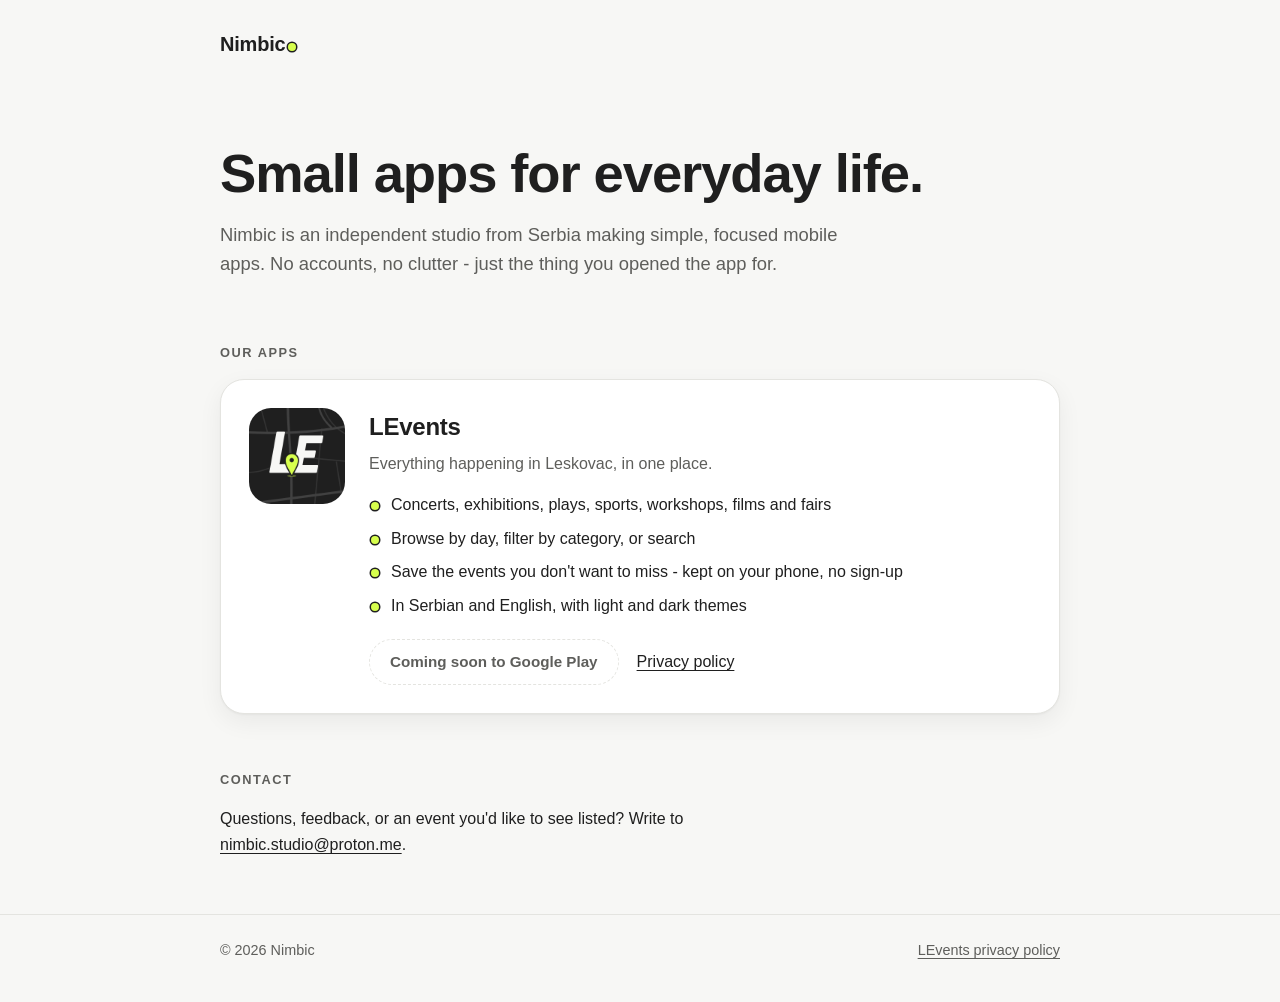
==== index.html @ a1bfd7de "Nimbic site: app page for LEvents, app-ads.txt for AdMob" ====
<!DOCTYPE html>
<html lang="en">
<head>
<meta charset="UTF-8">
<meta name="viewport" content="width=device-width, initial-scale=1.0">
<title>Nimbic</title>
<meta name="description" content="Nimbic makes small, useful mobile apps. Our first is LEvents: everything happening in Leskovac, in one place.">
<link rel="icon" type="image/png" href="img/levents-icon.png">
<style>
  :root {
    --bg: #F7F7F5;
    --surface: #FFFFFF;
    --text: #1F1F1F;
    --muted: #5E5E5B;
    --line: #E4E4E0;
    --accent: #D7FF4D;
    --accent-ink: #1F1F1F;
    --shadow: 0 1px 2px rgba(0,0,0,.04), 0 8px 24px rgba(0,0,0,.06);
  }
  @media (prefers-color-scheme: dark) {
    :root {
      --bg: #161616;
      --surface: #1F1F1F;
      --text: #F7F7F5;
      --muted: #A3A39E;
      --line: #2E2E2E;
      --shadow: 0 1px 2px rgba(0,0,0,.3), 0 8px 24px rgba(0,0,0,.3);
    }
  }
  * { box-sizing: border-box; }
  html { -webkit-text-size-adjust: 100%; }
  body {
    margin: 0;
    background: var(--bg);
    color: var(--text);
    font-family: "Segoe UI", -apple-system, Roboto, "Open Sans", Arial, sans-serif;
    line-height: 1.6;
  }
  .wrap { max-width: 880px; margin: 0 auto; padding: 0 20px; }
  a { color: inherit; text-underline-offset: 3px; }
  a:hover { text-decoration-thickness: 2px; }

  header { padding: 28px 0; }
  .brand { font-weight: 700; font-size: 1.25rem; letter-spacing: -.01em; text-decoration: none; }
  .brand .dot { display: inline-block; width: .42em; height: .42em; border-radius: 50%; background: var(--accent); margin-left: .12em; box-shadow: 0 0 0 1.5px var(--text); }

  .hero { padding: 56px 0 64px; }
  .hero h1 { font-size: clamp(2.2rem, 6vw, 3.4rem); line-height: 1.1; letter-spacing: -.02em; margin: 0 0 16px; font-weight: 700; }
  .hero p { font-size: 1.15rem; color: var(--muted); max-width: 34em; margin: 0; }

  h2 { font-size: .8rem; text-transform: uppercase; letter-spacing: .12em; color: var(--muted); font-weight: 600; margin: 0 0 16px; }

  .app {
    background: var(--surface);
    border: 1px solid var(--line);
    border-radius: 24px;
    box-shadow: var(--shadow);
    padding: 28px;
    display: grid;
    grid-template-columns: 96px 1fr;
    gap: 24px;
  }
  .app img { width: 96px; height: 96px; border-radius: 22px; display: block; }
  .app h3 { margin: 0 0 4px; font-size: 1.5rem; letter-spacing: -.01em; }
  .app .tagline { margin: 0 0 16px; color: var(--muted); }
  .app ul { margin: 0 0 20px; padding: 0; list-style: none; display: grid; gap: 8px; }
  .app li { padding-left: 22px; position: relative; }
  .app li::before { content: ""; position: absolute; left: 2px; top: .62em; width: 8px; height: 8px; border-radius: 50%; background: var(--accent); box-shadow: 0 0 0 1.5px var(--text); }
  .actions { display: flex; flex-wrap: wrap; gap: 10px 18px; align-items: center; }
  .pill {
    display: inline-block; padding: 10px 20px; border-radius: 999px;
    background: var(--accent); color: var(--accent-ink);
    font-weight: 600; text-decoration: none; font-size: .95rem;
  }
  .pill.soon { background: transparent; color: var(--muted); border: 1.5px dashed var(--line); }

  section { padding: 0 0 56px; }
  .contact p { margin: 0; max-width: 34em; }

  footer { border-top: 1px solid var(--line); padding: 24px 0 40px; color: var(--muted); font-size: .9rem; }
  footer .wrap { display: flex; flex-wrap: wrap; gap: 8px 24px; justify-content: space-between; }

  @media (max-width: 560px) {
    .app { grid-template-columns: 1fr; padding: 22px; gap: 16px; }
    .app img { width: 72px; height: 72px; border-radius: 16px; }
    .hero { padding: 32px 0 44px; }
  }
</style>
</head>
<body>

<header>
  <div class="wrap">
    <a class="brand" href="./">Nimbic<span class="dot" aria-hidden="true"></span></a>
  </div>
</header>

<main>
  <div class="wrap">
    <div class="hero">
      <h1>Small apps for everyday life.</h1>
      <p>Nimbic is an independent studio from Serbia making simple, focused mobile apps. No accounts, no clutter - just the thing you opened the app for.</p>
    </div>

    <section aria-labelledby="apps">
      <h2 id="apps">Our apps</h2>
      <article class="app">
        <img src="img/levents-icon.png" alt="LEvents app icon">
        <div>
          <h3>LEvents</h3>
          <p class="tagline">Everything happening in Leskovac, in one place.</p>
          <ul>
            <li>Concerts, exhibitions, plays, sports, workshops, films and fairs</li>
            <li>Browse by day, filter by category, or search</li>
            <li>Save the events you don't want to miss - kept on your phone, no sign-up</li>
            <li>In Serbian and English, with light and dark themes</li>
          </ul>
          <div class="actions">
            <span class="pill soon">Coming soon to Google Play</span>
            <a href="https://markovic-m.github.io/nimbic-legal/">Privacy policy</a>
          </div>
        </div>
      </article>
    </section>

    <section class="contact" aria-labelledby="contact">
      <h2 id="contact">Contact</h2>
      <p>Questions, feedback, or an event you'd like to see listed? Write to <a href="mailto:nimbic.studio@proton.me">nimbic.studio@proton.me</a>.</p>
    </section>
  </div>
</main>

<footer>
  <div class="wrap">
    <span>&copy; 2026 Nimbic</span>
    <a href="https://markovic-m.github.io/nimbic-legal/">LEvents privacy policy</a>
  </div>
</footer>

</body>
</html>
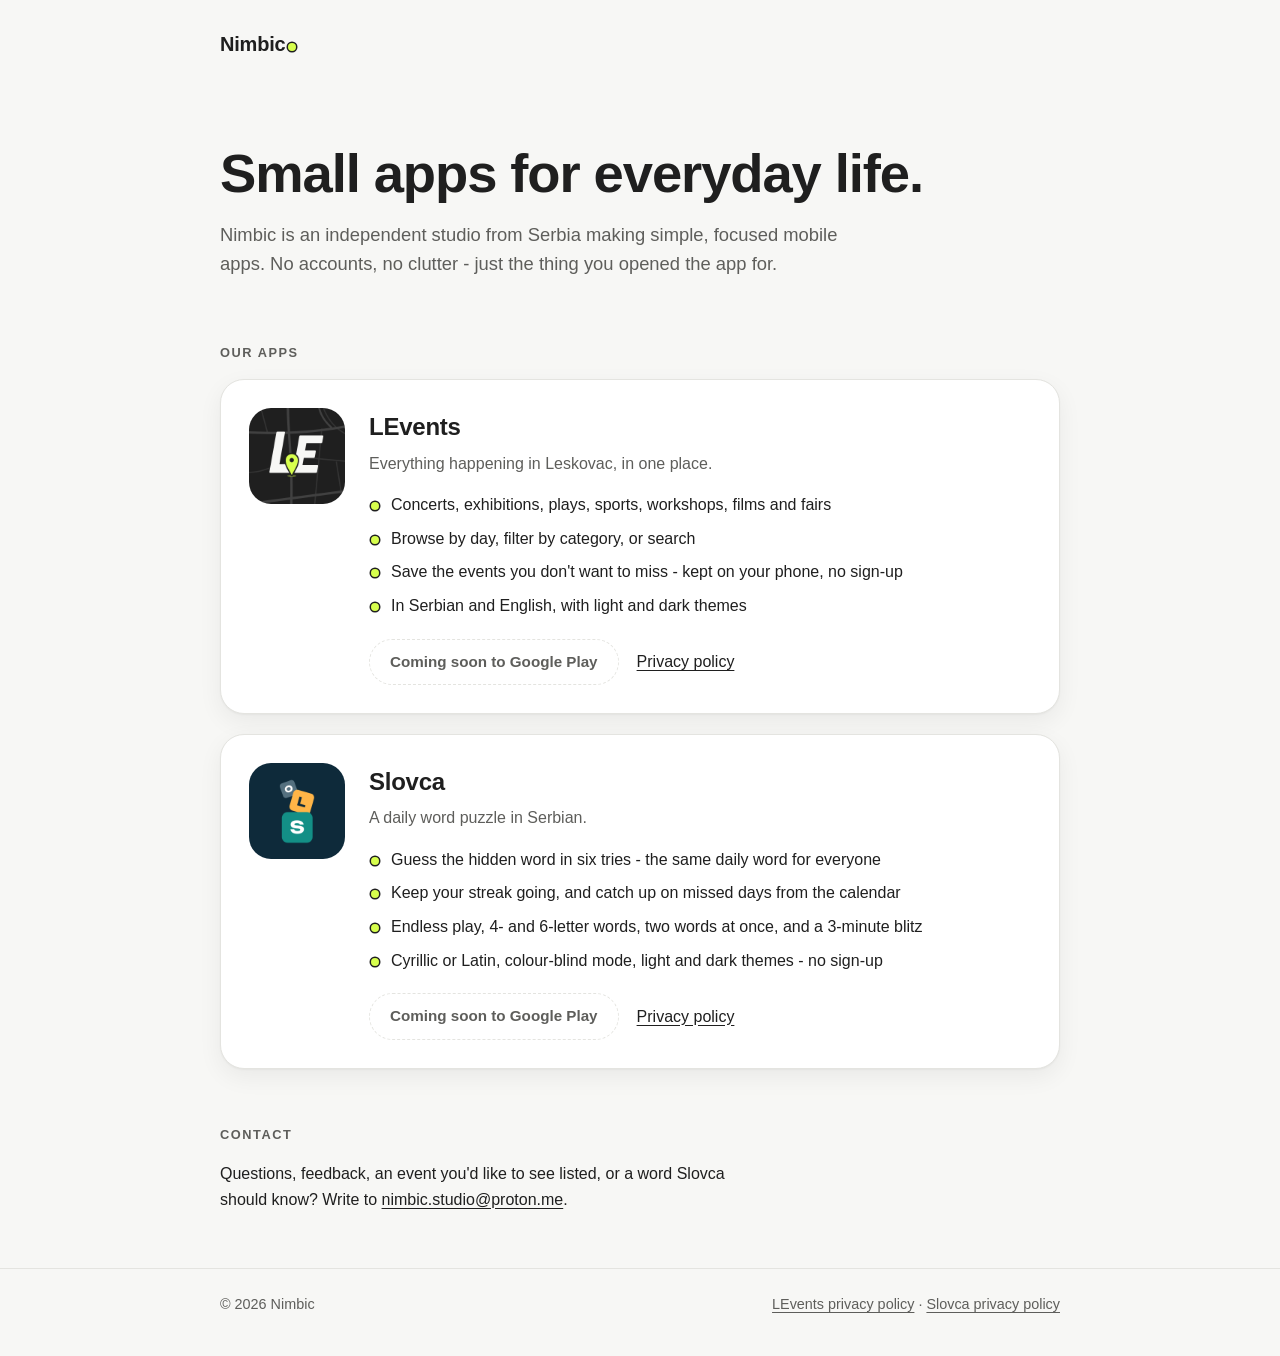
==== commit 9020a13d: "Add Slovca: app card and privacy policy Co-Authored-By: Claude Opus 5.5 <noreply@anthropic.com>" ====
--- a/index.html
+++ b/index.html
@@ -4,7 +4,7 @@
 <meta charset="UTF-8">
 <meta name="viewport" content="width=device-width, initial-scale=1.0">
 <title>Nimbic</title>
-<meta name="description" content="Nimbic makes small, useful mobile apps. Our first is LEvents: everything happening in Leskovac, in one place.">
+<meta name="description" content="Nimbic makes small, focused mobile apps: LEvents, everything happening in Leskovac in one place, and Slovca, a daily word puzzle in Serbian.">
 <link rel="icon" type="image/png" href="img/levents-icon.png">
 <style>
   :root {
@@ -60,6 +60,7 @@
     grid-template-columns: 96px 1fr;
     gap: 24px;
   }
+  .app + .app { margin-top: 20px; }
   .app img { width: 96px; height: 96px; border-radius: 22px; display: block; }
   .app h3 { margin: 0 0 4px; font-size: 1.5rem; letter-spacing: -.01em; }
   .app .tagline { margin: 0 0 16px; color: var(--muted); }
@@ -117,7 +118,24 @@
           </ul>
           <div class="actions">
             <span class="pill soon">Coming soon to Google Play</span>
-            <a href="https://markovic-m.github.io/nimbic-legal/">Privacy policy</a>
+            <a href="levents/privacy/">Privacy policy</a>
+          </div>
+        </div>
+      </article>
+      <article class="app">
+        <img src="img/slovca-icon.png" alt="Slovca app icon">
+        <div>
+          <h3>Slovca</h3>
+          <p class="tagline">A daily word puzzle in Serbian.</p>
+          <ul>
+            <li>Guess the hidden word in six tries - the same daily word for everyone</li>
+            <li>Keep your streak going, and catch up on missed days from the calendar</li>
+            <li>Endless play, 4- and 6-letter words, two words at once, and a 3-minute blitz</li>
+            <li>Cyrillic or Latin, colour-blind mode, light and dark themes - no sign-up</li>
+          </ul>
+          <div class="actions">
+            <span class="pill soon">Coming soon to Google Play</span>
+            <a href="slovca/privacy/">Privacy policy</a>
           </div>
         </div>
       </article>
@@ -125,7 +143,7 @@
 
     <section class="contact" aria-labelledby="contact">
       <h2 id="contact">Contact</h2>
-      <p>Questions, feedback, or an event you'd like to see listed? Write to <a href="mailto:nimbic.studio@proton.me">nimbic.studio@proton.me</a>.</p>
+      <p>Questions, feedback, an event you'd like to see listed, or a word Slovca should know? Write to <a href="mailto:nimbic.studio@proton.me">nimbic.studio@proton.me</a>.</p>
     </section>
   </div>
 </main>
@@ -133,7 +151,7 @@
 <footer>
   <div class="wrap">
     <span>&copy; 2026 Nimbic</span>
-    <a href="https://markovic-m.github.io/nimbic-legal/">LEvents privacy policy</a>
+    <span><a href="levents/privacy/">LEvents privacy policy</a> &middot; <a href="slovca/privacy/">Slovca privacy policy</a></span>
   </div>
 </footer>
 
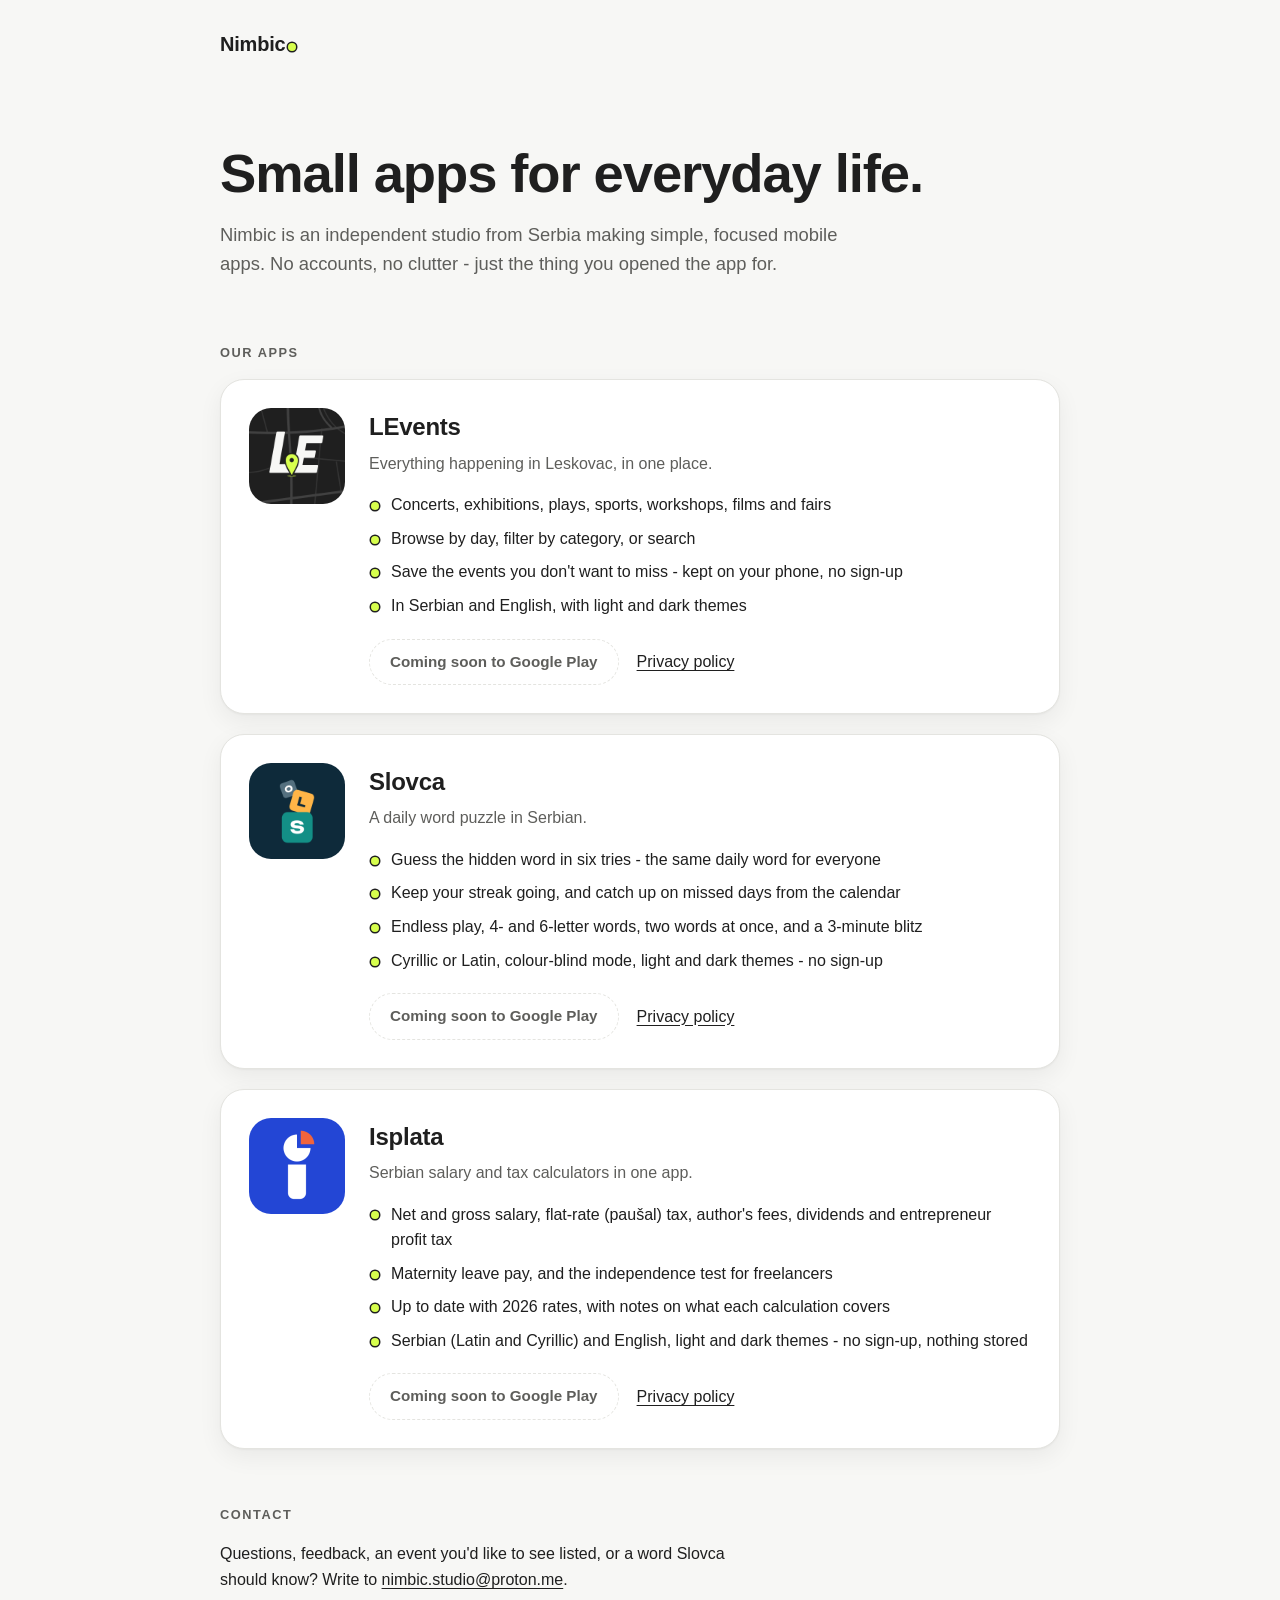
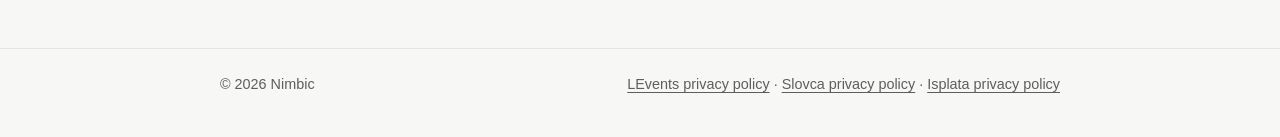
==== commit 8c343675: "Add Isplata: app card and privacy policy Co-Authored-By: Claude Opus 5.5 <noreply@anthropic.com>" ====
--- a/index.html
+++ b/index.html
@@ -4,7 +4,7 @@
 <meta charset="UTF-8">
 <meta name="viewport" content="width=device-width, initial-scale=1.0">
 <title>Nimbic</title>
-<meta name="description" content="Nimbic makes small, focused mobile apps: LEvents, everything happening in Leskovac in one place, and Slovca, a daily word puzzle in Serbian.">
+<meta name="description" content="Nimbic makes small, focused mobile apps: LEvents, everything happening in Leskovac in one place, Slovca, a daily word puzzle in Serbian, and Isplata, Serbian salary and tax calculators.">
 <link rel="icon" type="image/png" href="img/levents-icon.png">
 <style>
   :root {
@@ -139,6 +139,23 @@
           </div>
         </div>
       </article>
+      <article class="app">
+        <img src="img/isplata-icon.png" alt="Isplata app icon">
+        <div>
+          <h3>Isplata</h3>
+          <p class="tagline">Serbian salary and tax calculators in one app.</p>
+          <ul>
+            <li>Net and gross salary, flat-rate (paušal) tax, author's fees, dividends and entrepreneur profit tax</li>
+            <li>Maternity leave pay, and the independence test for freelancers</li>
+            <li>Up to date with 2026 rates, with notes on what each calculation covers</li>
+            <li>Serbian (Latin and Cyrillic) and English, light and dark themes - no sign-up, nothing stored</li>
+          </ul>
+          <div class="actions">
+            <span class="pill soon">Coming soon to Google Play</span>
+            <a href="isplata/privacy/">Privacy policy</a>
+          </div>
+        </div>
+      </article>
     </section>
 
     <section class="contact" aria-labelledby="contact">
@@ -151,7 +168,7 @@
 <footer>
   <div class="wrap">
     <span>&copy; 2026 Nimbic</span>
-    <span><a href="levents/privacy/">LEvents privacy policy</a> &middot; <a href="slovca/privacy/">Slovca privacy policy</a></span>
+    <span><a href="levents/privacy/">LEvents privacy policy</a> &middot; <a href="slovca/privacy/">Slovca privacy policy</a> &middot; <a href="isplata/privacy/">Isplata privacy policy</a></span>
   </div>
 </footer>
 
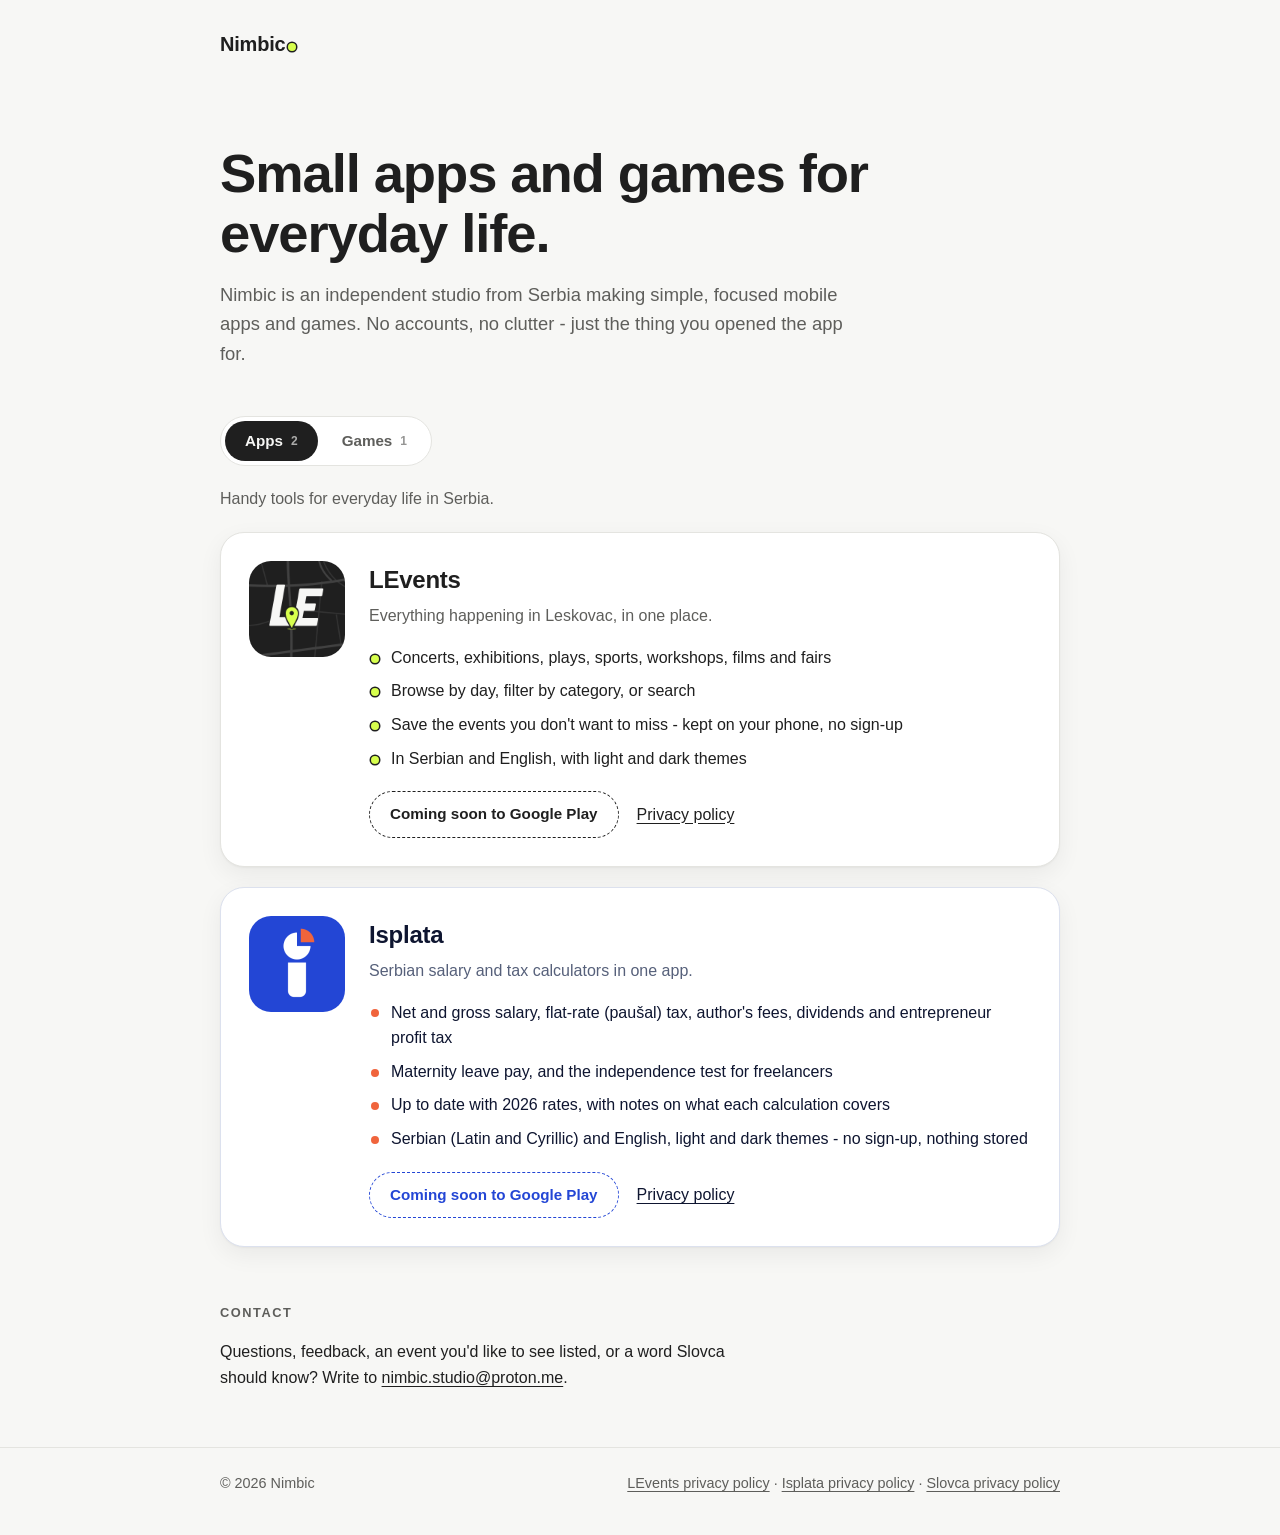
==== commit b2989980: "Split home page into Apps and Games tabs with per-product palettes Each card now uses its own brand " ====
--- a/index.html
+++ b/index.html
@@ -4,7 +4,7 @@
 <meta charset="UTF-8">
 <meta name="viewport" content="width=device-width, initial-scale=1.0">
 <title>Nimbic</title>
-<meta name="description" content="Nimbic makes small, focused mobile apps: LEvents, everything happening in Leskovac in one place, Slovca, a daily word puzzle in Serbian, and Isplata, Serbian salary and tax calculators.">
+<meta name="description" content="Nimbic makes small, focused mobile apps and games: LEvents, everything happening in Leskovac in one place, Isplata, Serbian salary and tax calculators, and Slovca, a daily word puzzle in Serbian.">
 <link rel="icon" type="image/png" href="img/levents-icon.png">
 <style>
   :root {
@@ -36,6 +36,7 @@
     font-family: "Segoe UI", -apple-system, Roboto, "Open Sans", Arial, sans-serif;
     line-height: 1.6;
   }
+  [hidden] { display: none !important; }
   .wrap { max-width: 880px; margin: 0 auto; padding: 0 20px; }
   a { color: inherit; text-underline-offset: 3px; }
   a:hover { text-decoration-thickness: 2px; }
@@ -44,15 +45,33 @@
   .brand { font-weight: 700; font-size: 1.25rem; letter-spacing: -.01em; text-decoration: none; }
   .brand .dot { display: inline-block; width: .42em; height: .42em; border-radius: 50%; background: var(--accent); margin-left: .12em; box-shadow: 0 0 0 1.5px var(--text); }
 
-  .hero { padding: 56px 0 64px; }
+  .hero { padding: 56px 0 48px; }
   .hero h1 { font-size: clamp(2.2rem, 6vw, 3.4rem); line-height: 1.1; letter-spacing: -.02em; margin: 0 0 16px; font-weight: 700; }
   .hero p { font-size: 1.15rem; color: var(--muted); max-width: 34em; margin: 0; }
 
   h2 { font-size: .8rem; text-transform: uppercase; letter-spacing: .12em; color: var(--muted); font-weight: 600; margin: 0 0 16px; }
 
+  /* Apps / Games switcher. Without JS the tabs stay hidden and both sections show. */
+  .tabs { display: inline-flex; gap: 4px; padding: 4px; margin: 0 0 20px; background: var(--surface); border: 1px solid var(--line); border-radius: 999px; }
+  .tabs a {
+    display: inline-flex; align-items: center; gap: 8px;
+    padding: 8px 20px; border-radius: 999px; text-decoration: none;
+    font-weight: 600; font-size: .95rem; color: var(--muted);
+  }
+  .tabs a:hover { color: var(--text); }
+  .tabs a[aria-selected="true"] { background: var(--text); color: var(--bg); }
+  .tabs a:focus-visible { outline: 2px solid var(--text); outline-offset: 2px; }
+  .tabs .count { font-size: .75rem; opacity: .65; }
+  .js .panel > h2 { position: absolute; width: 1px; height: 1px; overflow: hidden; clip: rect(0 0 0 0); white-space: nowrap; }
+  .panel-intro { margin: 0 0 20px; color: var(--muted); max-width: 38em; }
+
+  /* Each card wears its own product's palette (from each project's brand docs). */
   .app {
-    background: var(--surface);
-    border: 1px solid var(--line);
+    --c-bg: var(--surface); --c-line: var(--line); --c-text: var(--text); --c-muted: var(--muted);
+    --c-brand: var(--text); --c-dot: var(--accent); --c-dot-ring: var(--text);
+    background: var(--c-bg);
+    color: var(--c-text);
+    border: 1px solid var(--c-line);
     border-radius: 24px;
     box-shadow: var(--shadow);
     padding: 28px;
@@ -63,17 +82,30 @@
   .app + .app { margin-top: 20px; }
   .app img { width: 96px; height: 96px; border-radius: 22px; display: block; }
   .app h3 { margin: 0 0 4px; font-size: 1.5rem; letter-spacing: -.01em; }
-  .app .tagline { margin: 0 0 16px; color: var(--muted); }
+  .app .tagline { margin: 0 0 16px; color: var(--c-muted); }
   .app ul { margin: 0 0 20px; padding: 0; list-style: none; display: grid; gap: 8px; }
   .app li { padding-left: 22px; position: relative; }
-  .app li::before { content: ""; position: absolute; left: 2px; top: .62em; width: 8px; height: 8px; border-radius: 50%; background: var(--accent); box-shadow: 0 0 0 1.5px var(--text); }
+  .app li::before { content: ""; position: absolute; left: 2px; top: .62em; width: 8px; height: 8px; border-radius: 50%; background: var(--c-dot); box-shadow: 0 0 0 1.5px var(--c-dot-ring); }
   .actions { display: flex; flex-wrap: wrap; gap: 10px 18px; align-items: center; }
   .pill {
     display: inline-block; padding: 10px 20px; border-radius: 999px;
     background: var(--accent); color: var(--accent-ink);
     font-weight: 600; text-decoration: none; font-size: .95rem;
   }
-  .pill.soon { background: transparent; color: var(--muted); border: 1.5px dashed var(--line); }
+  .pill.soon { background: transparent; color: var(--c-brand); border: 1.5px dashed currentColor; }
+
+  /* LEvents: charcoal, off-white, lime pin (lime gets a charcoal outline on light) */
+  .app.levents { --c-bg: #FFFFFF; --c-line: #E4E4E0; --c-text: #1F1F1F; --c-muted: #5E5E5B; --c-brand: #1F1F1F; --c-dot: #D7FF4D; --c-dot-ring: #1F1F1F; }
+  /* Isplata: "Signal" */
+  .app.isplata { --c-bg: #FFFFFF; --c-line: #DCE1EE; --c-text: #0E1530; --c-muted: #56607A; --c-brand: #2346D5; --c-dot: #F0643C; --c-dot-ring: transparent; }
+  /* Slovca: Paprika (light theme) */
+  .app.slovca { --c-bg: #FFF3E2; --c-line: #E9D9C6; --c-text: #2A1E17; --c-muted: #6F5F53; --c-brand: #C8412B; --c-dot: #F0B43C; --c-dot-ring: transparent; }
+  @media (prefers-color-scheme: dark) {
+    .app.levents { --c-bg: #1F1F1F; --c-line: #343434; --c-text: #F7F7F5; --c-muted: #A3A39E; --c-brand: #D7FF4D; --c-dot-ring: transparent; }
+    .app.isplata { --c-bg: #131A2E; --c-line: #242C46; --c-text: #EEF1FA; --c-muted: #9AA3BD; --c-brand: #7F9BFF; --c-dot: #FF8A66; }
+    /* Slovca: Dunav (dark theme) */
+    .app.slovca { --c-bg: #133647; --c-line: #1F4557; --c-text: #F4F1EA; --c-muted: #9FB6C2; --c-brand: #FFB547; --c-dot: #138F86; }
+  }
 
   section { padding: 0 0 56px; }
   .contact p { margin: 0; max-width: 34em; }
@@ -84,7 +116,9 @@
   @media (max-width: 560px) {
     .app { grid-template-columns: 1fr; padding: 22px; gap: 16px; }
     .app img { width: 72px; height: 72px; border-radius: 16px; }
-    .hero { padding: 32px 0 44px; }
+    .hero { padding: 32px 0 36px; }
+    .tabs { display: flex; }
+    .tabs a { flex: 1; justify-content: center; }
   }
 </style>
 </head>
@@ -99,13 +133,19 @@
 <main>
   <div class="wrap">
     <div class="hero">
-      <h1>Small apps for everyday life.</h1>
-      <p>Nimbic is an independent studio from Serbia making simple, focused mobile apps. No accounts, no clutter - just the thing you opened the app for.</p>
+      <h1>Small apps and games for everyday life.</h1>
+      <p>Nimbic is an independent studio from Serbia making simple, focused mobile apps and games. No accounts, no clutter - just the thing you opened the app for.</p>
     </div>
 
-    <section aria-labelledby="apps">
-      <h2 id="apps">Our apps</h2>
-      <article class="app">
+    <nav class="tabs" role="tablist" aria-label="Browse" hidden>
+      <a href="#apps" role="tab" id="tab-apps" aria-controls="apps" aria-selected="true">Apps <span class="count">2</span></a>
+      <a href="#games" role="tab" id="tab-games" aria-controls="games" aria-selected="false">Games <span class="count">1</span></a>
+    </nav>
+
+    <section class="panel" id="apps" role="tabpanel" aria-labelledby="tab-apps">
+      <h2>Apps</h2>
+      <p class="panel-intro">Handy tools for everyday life in Serbia.</p>
+      <article class="app levents">
         <img src="img/levents-icon.png" alt="LEvents app icon">
         <div>
           <h3>LEvents</h3>
@@ -122,24 +162,7 @@
           </div>
         </div>
       </article>
-      <article class="app">
-        <img src="img/slovca-icon.png" alt="Slovca app icon">
-        <div>
-          <h3>Slovca</h3>
-          <p class="tagline">A daily word puzzle in Serbian.</p>
-          <ul>
-            <li>Guess the hidden word in six tries - the same daily word for everyone</li>
-            <li>Keep your streak going, and catch up on missed days from the calendar</li>
-            <li>Endless play, 4- and 6-letter words, two words at once, and a 3-minute blitz</li>
-            <li>Cyrillic or Latin, colour-blind mode, light and dark themes - no sign-up</li>
-          </ul>
-          <div class="actions">
-            <span class="pill soon">Coming soon to Google Play</span>
-            <a href="slovca/privacy/">Privacy policy</a>
-          </div>
-        </div>
-      </article>
-      <article class="app">
+      <article class="app isplata">
         <img src="img/isplata-icon.png" alt="Isplata app icon">
         <div>
           <h3>Isplata</h3>
@@ -158,6 +181,28 @@
       </article>
     </section>
 
+    <section class="panel" id="games" role="tabpanel" aria-labelledby="tab-games">
+      <h2>Games</h2>
+      <p class="panel-intro">Quick games to play every day.</p>
+      <article class="app slovca">
+        <img src="img/slovca-icon.png" alt="Slovca app icon">
+        <div>
+          <h3>Slovca</h3>
+          <p class="tagline">A daily word puzzle in Serbian.</p>
+          <ul>
+            <li>Guess the hidden word in six tries - the same daily word for everyone</li>
+            <li>Keep your streak going, and catch up on missed days from the calendar</li>
+            <li>Endless play, 4- and 6-letter words, two words at once, and a 3-minute blitz</li>
+            <li>Cyrillic or Latin, colour-blind mode, light and dark themes - no sign-up</li>
+          </ul>
+          <div class="actions">
+            <span class="pill soon">Coming soon to Google Play</span>
+            <a href="slovca/privacy/">Privacy policy</a>
+          </div>
+        </div>
+      </article>
+    </section>
+
     <section class="contact" aria-labelledby="contact">
       <h2 id="contact">Contact</h2>
       <p>Questions, feedback, an event you'd like to see listed, or a word Slovca should know? Write to <a href="mailto:nimbic.studio@proton.me">nimbic.studio@proton.me</a>.</p>
@@ -168,9 +213,48 @@
 <footer>
   <div class="wrap">
     <span>&copy; 2026 Nimbic</span>
-    <span><a href="levents/privacy/">LEvents privacy policy</a> &middot; <a href="slovca/privacy/">Slovca privacy policy</a> &middot; <a href="isplata/privacy/">Isplata privacy policy</a></span>
+    <span><a href="levents/privacy/">LEvents privacy policy</a> &middot; <a href="isplata/privacy/">Isplata privacy policy</a> &middot; <a href="slovca/privacy/">Slovca privacy policy</a></span>
   </div>
 </footer>
 
+<script>
+(function () {
+  var nav = document.querySelector('.tabs');
+  var tabs = [].slice.call(nav.querySelectorAll('[role="tab"]'));
+  document.documentElement.classList.add('js');
+  nav.hidden = false;
+
+  function show(id, focus) {
+    tabs.forEach(function (t) {
+      var on = t.getAttribute('aria-controls') === id;
+      t.setAttribute('aria-selected', on ? 'true' : 'false');
+      t.tabIndex = on ? 0 : -1;
+      document.getElementById(t.getAttribute('aria-controls')).hidden = !on;
+      if (on && focus) t.focus();
+    });
+  }
+  function select(id, focus) {
+    history.replaceState(null, '', '#' + id);
+    show(id, focus);
+  }
+  function fromHash() { show(location.hash === '#games' ? 'games' : 'apps'); }
+
+  tabs.forEach(function (t, i) {
+    t.addEventListener('click', function (e) {
+      e.preventDefault();
+      select(t.getAttribute('aria-controls'));
+    });
+    t.addEventListener('keydown', function (e) {
+      if (e.key !== 'ArrowRight' && e.key !== 'ArrowLeft') return;
+      e.preventDefault();
+      var next = tabs[(i + (e.key === 'ArrowRight' ? 1 : tabs.length - 1)) % tabs.length];
+      select(next.getAttribute('aria-controls'), true);
+    });
+  });
+  window.addEventListener('hashchange', fromHash);
+  fromHash();
+})();
+</script>
+
 </body>
 </html>
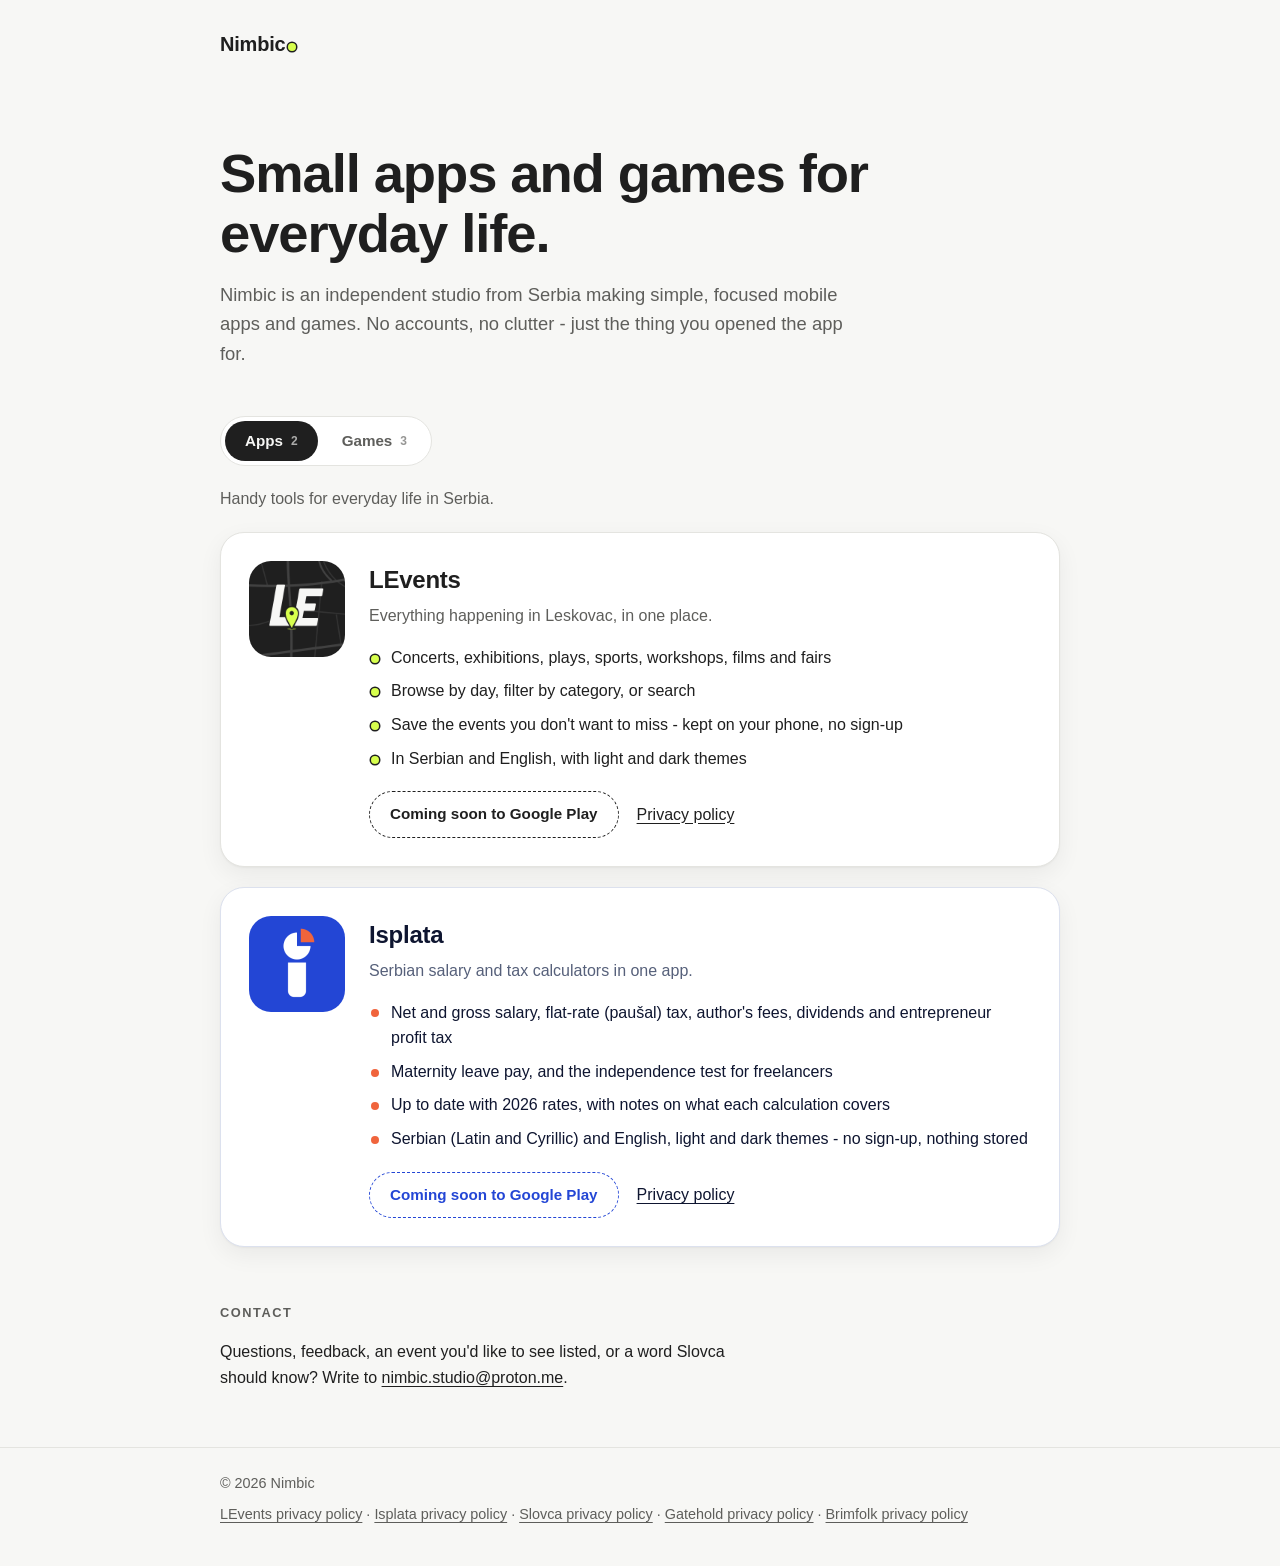
==== commit 8e969e86: "Add Brimfolk and Gatehold" ====
--- a/index.html
+++ b/index.html
@@ -4,7 +4,7 @@
 <meta charset="UTF-8">
 <meta name="viewport" content="width=device-width, initial-scale=1.0">
 <title>Nimbic</title>
-<meta name="description" content="Nimbic makes small, focused mobile apps and games: LEvents, everything happening in Leskovac in one place, Isplata, Serbian salary and tax calculators, and Slovca, a daily word puzzle in Serbian.">
+<meta name="description" content="Nimbic makes small, focused mobile apps and games: LEvents, everything happening in Leskovac in one place, Isplata, Serbian salary and tax calculators, Slovca, a daily word puzzle in Serbian, Gatehold, a roguelike deckbuilder, and Brimfolk, a turn-based adventure with animal heroes.">
 <link rel="icon" type="image/png" href="img/levents-icon.png">
 <style>
   :root {
@@ -100,6 +100,10 @@
   .app.isplata { --c-bg: #FFFFFF; --c-line: #DCE1EE; --c-text: #0E1530; --c-muted: #56607A; --c-brand: #2346D5; --c-dot: #F0643C; --c-dot-ring: transparent; }
   /* Slovca: Paprika (light theme) */
   .app.slovca { --c-bg: #FFF3E2; --c-line: #E9D9C6; --c-text: #2A1E17; --c-muted: #6F5F53; --c-brand: #C8412B; --c-dot: #F0B43C; --c-dot-ring: transparent; }
+  /* Gatehold: night sky, stone, torch gold (dark-only game, same in both themes) */
+  .app.gatehold { --c-bg: #1E222A; --c-line: #343A46; --c-text: #ECE7DC; --c-muted: #A3A9B5; --c-brand: #D9A441; --c-dot: #D9A441; --c-dot-ring: transparent; }
+  /* Brimfolk: navy panels, gold, cream (dark-only game, same in both themes) */
+  .app.brimfolk { --c-bg: #1E2A4A; --c-line: #2E3F68; --c-text: #FFF4DA; --c-muted: #A9B4D0; --c-brand: #FFC94D; --c-dot: #FFC94D; --c-dot-ring: transparent; }
   @media (prefers-color-scheme: dark) {
     .app.levents { --c-bg: #1F1F1F; --c-line: #343434; --c-text: #F7F7F5; --c-muted: #A3A39E; --c-brand: #D7FF4D; --c-dot-ring: transparent; }
     .app.isplata { --c-bg: #131A2E; --c-line: #242C46; --c-text: #EEF1FA; --c-muted: #9AA3BD; --c-brand: #7F9BFF; --c-dot: #FF8A66; }
@@ -139,7 +143,7 @@
 
     <nav class="tabs" role="tablist" aria-label="Browse" hidden>
       <a href="#apps" role="tab" id="tab-apps" aria-controls="apps" aria-selected="true">Apps <span class="count">2</span></a>
-      <a href="#games" role="tab" id="tab-games" aria-controls="games" aria-selected="false">Games <span class="count">1</span></a>
+      <a href="#games" role="tab" id="tab-games" aria-controls="games" aria-selected="false">Games <span class="count">3</span></a>
     </nav>
 
     <section class="panel" id="apps" role="tabpanel" aria-labelledby="tab-apps">
@@ -183,7 +187,7 @@
 
     <section class="panel" id="games" role="tabpanel" aria-labelledby="tab-games">
       <h2>Games</h2>
-      <p class="panel-intro">Quick games to play every day.</p>
+      <p class="panel-intro">From a daily word puzzle to deckbuilding and turn-based battles.</p>
       <article class="app slovca">
         <img src="img/slovca-icon.png" alt="Slovca app icon">
         <div>
@@ -198,6 +202,40 @@
           <div class="actions">
             <span class="pill soon">Coming soon to Google Play</span>
             <a href="slovca/privacy/">Privacy policy</a>
+          </div>
+        </div>
+      </article>
+      <article class="app gatehold">
+        <img src="img/gatehold-icon.png" alt="Gatehold game icon">
+        <div>
+          <h3>Gatehold</h3>
+          <p class="tagline">Hold the wall. A roguelike deckbuilder for phone and PC.</p>
+          <ul>
+            <li>Enemies march down the lanes toward your castle - play cards, set traps and aim the Ballista</li>
+            <li>Pick a champion and two companions, with 30 unique bonds between them</li>
+            <li>5 regions, 110 cards, a branching map every run, and a daily challenge</li>
+            <li>See every hit before you end your turn, and pick up a run exactly where you left it</li>
+          </ul>
+          <div class="actions">
+            <span class="pill soon">Coming soon to Google Play and Steam</span>
+            <a href="gatehold/privacy/">Privacy policy</a>
+          </div>
+        </div>
+      </article>
+      <article class="app brimfolk">
+        <img src="img/brimfolk-icon.png" alt="Brimfolk game icon">
+        <div>
+          <h3>Brimfolk</h3>
+          <p class="tagline">A turn-based adventure with a band of animal heroes.</p>
+          <ul>
+            <li>Lead a hedgehog, a frog, a mushroom and friends against the rat hordes across three regions</li>
+            <li>Tap an enemy to attack or an ally to support, and fill the Surge meter for a big special</li>
+            <li>Swap hats to change class, collect gear and craft new pieces in the Forge</li>
+            <li>Boss dungeons, daily rewards and auto battle - progress saved on your phone, no sign-up</li>
+          </ul>
+          <div class="actions">
+            <span class="pill soon">Coming soon to Google Play</span>
+            <a href="brimfolk/privacy/">Privacy policy</a>
           </div>
         </div>
       </article>
@@ -213,7 +251,7 @@
 <footer>
   <div class="wrap">
     <span>&copy; 2026 Nimbic</span>
-    <span><a href="levents/privacy/">LEvents privacy policy</a> &middot; <a href="isplata/privacy/">Isplata privacy policy</a> &middot; <a href="slovca/privacy/">Slovca privacy policy</a></span>
+    <span><a href="levents/privacy/">LEvents privacy policy</a> &middot; <a href="isplata/privacy/">Isplata privacy policy</a> &middot; <a href="slovca/privacy/">Slovca privacy policy</a> &middot; <a href="gatehold/privacy/">Gatehold privacy policy</a> &middot; <a href="brimfolk/privacy/">Brimfolk privacy policy</a></span>
   </div>
 </footer>
 
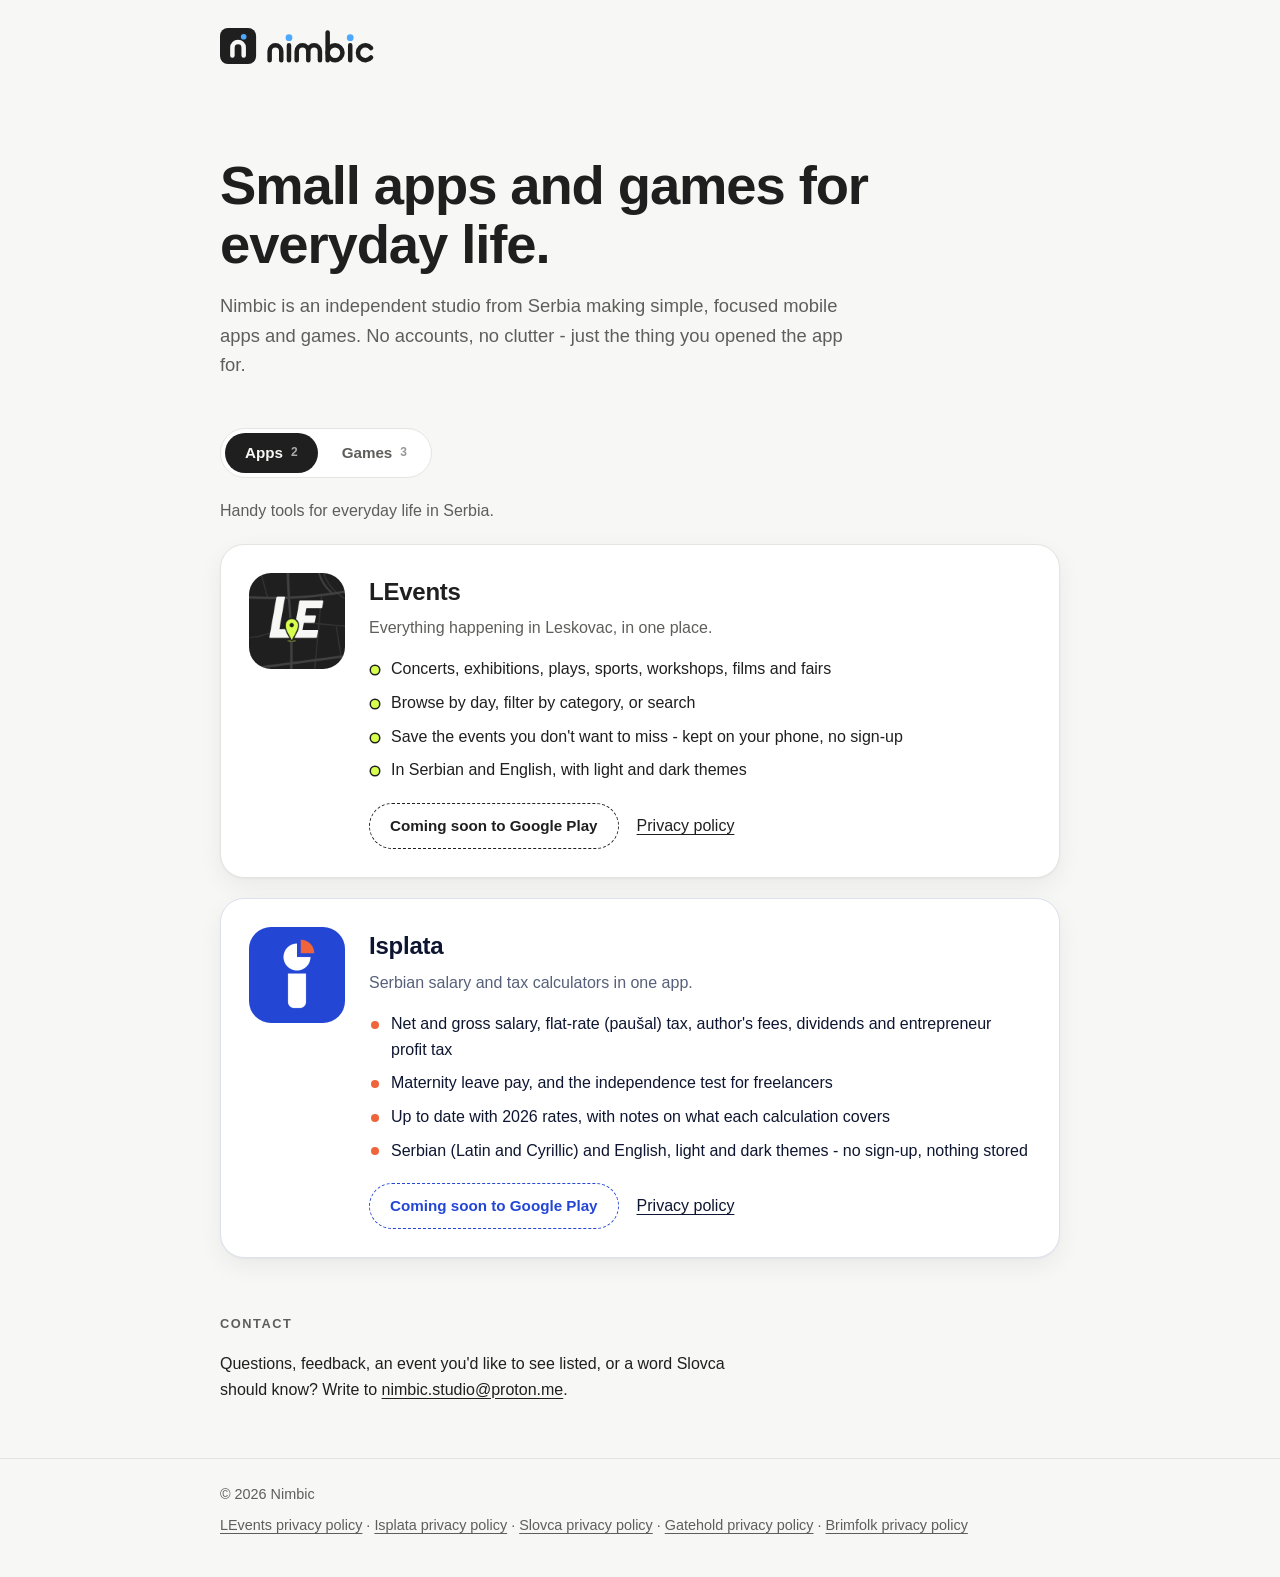
==== commit f3223473: "Add Nimbic logo and use it on the site brand/ holds the master SVGs (logo, wordmark, mark; light and" ====
--- a/index.html
+++ b/index.html
@@ -5,7 +5,17 @@
 <meta name="viewport" content="width=device-width, initial-scale=1.0">
 <title>Nimbic</title>
 <meta name="description" content="Nimbic makes small, focused mobile apps and games: LEvents, everything happening in Leskovac in one place, Isplata, Serbian salary and tax calculators, Slovca, a daily word puzzle in Serbian, Gatehold, a roguelike deckbuilder, and Brimfolk, a turn-based adventure with animal heroes.">
-<link rel="icon" type="image/png" href="img/levents-icon.png">
+<link rel="icon" type="image/svg+xml" href="brand/nimbic-mark.svg">
+<link rel="icon" type="image/png" sizes="32x32" href="brand/nimbic-mark-32.png">
+<link rel="apple-touch-icon" href="brand/nimbic-mark-180.png">
+<meta property="og:title" content="Nimbic">
+<meta property="og:description" content="Small apps and games for everyday life.">
+<meta property="og:type" content="website">
+<meta property="og:url" content="https://nimbic-studio.github.io/">
+<meta property="og:image" content="https://nimbic-studio.github.io/brand/nimbic-social.png">
+<meta property="og:image:width" content="1200">
+<meta property="og:image:height" content="630">
+<meta name="twitter:card" content="summary_large_image">
 <style>
   :root {
     --bg: #F7F7F5;
@@ -13,7 +23,7 @@
     --text: #1F1F1F;
     --muted: #5E5E5B;
     --line: #E4E4E0;
-    --accent: #D7FF4D;
+    --accent: #4DA8FF;
     --accent-ink: #1F1F1F;
     --shadow: 0 1px 2px rgba(0,0,0,.04), 0 8px 24px rgba(0,0,0,.06);
   }
@@ -42,8 +52,8 @@
   a:hover { text-decoration-thickness: 2px; }
 
   header { padding: 28px 0; }
-  .brand { font-weight: 700; font-size: 1.25rem; letter-spacing: -.01em; text-decoration: none; }
-  .brand .dot { display: inline-block; width: .42em; height: .42em; border-radius: 50%; background: var(--accent); margin-left: .12em; box-shadow: 0 0 0 1.5px var(--text); }
+  .brand { display: inline-block; line-height: 0; }
+  .brand img { height: 36px; width: auto; }
 
   .hero { padding: 56px 0 48px; }
   .hero h1 { font-size: clamp(2.2rem, 6vw, 3.4rem); line-height: 1.1; letter-spacing: -.02em; margin: 0 0 16px; font-weight: 700; }
@@ -130,7 +140,7 @@
 
 <header>
   <div class="wrap">
-    <a class="brand" href="./">Nimbic<span class="dot" aria-hidden="true"></span></a>
+    <a class="brand" href="./"><picture><source srcset="brand/nimbic-logo-dark.svg" media="(prefers-color-scheme: dark)"><img src="brand/nimbic-logo.svg" alt="Nimbic" width="156" height="36"></picture></a>
   </div>
 </header>
 
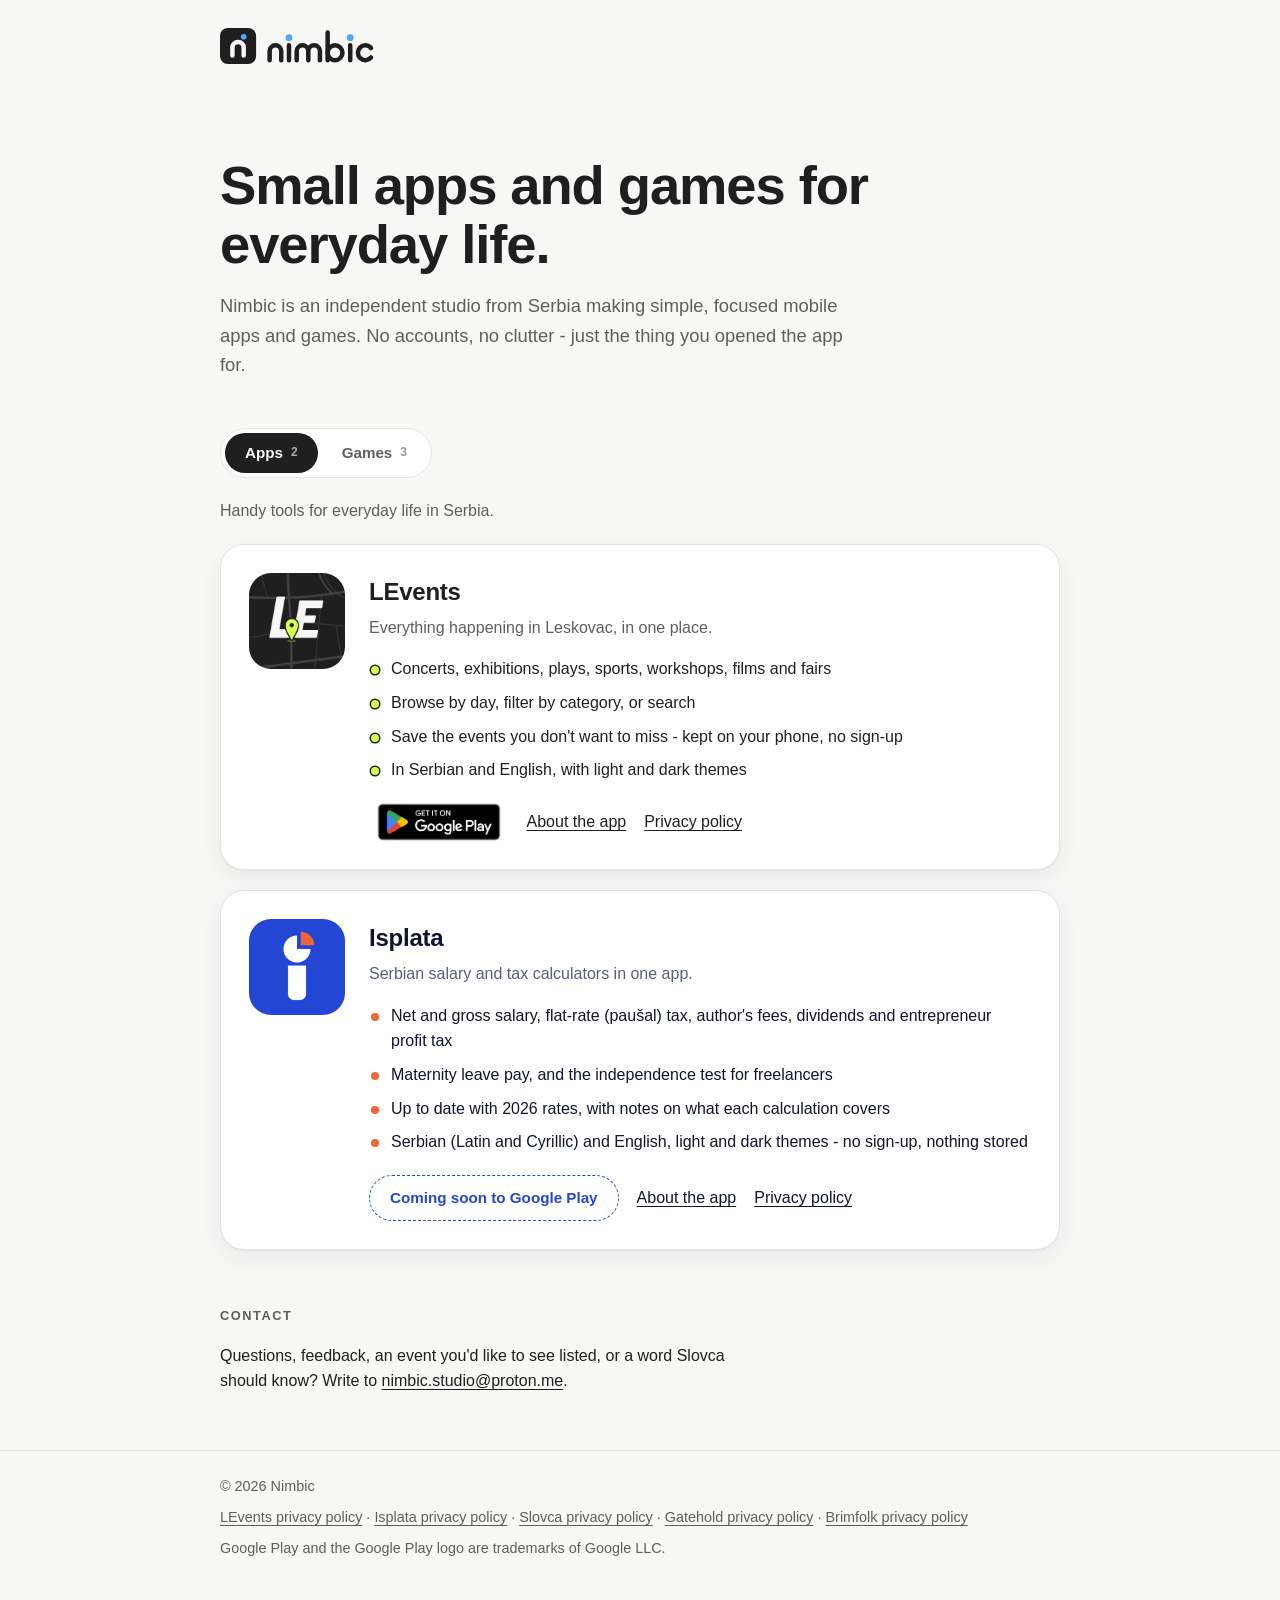
==== commit d0c276af: "Update games/app listings, privacy policy for LEvents and add links" ====
--- a/index.html
+++ b/index.html
@@ -92,6 +92,8 @@
   .app + .app { margin-top: 20px; }
   .app img { width: 96px; height: 96px; border-radius: 22px; display: block; }
   .app h3 { margin: 0 0 4px; font-size: 1.5rem; letter-spacing: -.01em; }
+  .app h3 a { text-decoration: none; }
+  .app h3 a:hover { text-decoration: underline; }
   .app .tagline { margin: 0 0 16px; color: var(--c-muted); }
   .app ul { margin: 0 0 20px; padding: 0; list-style: none; display: grid; gap: 8px; }
   .app li { padding-left: 22px; position: relative; }
@@ -103,6 +105,10 @@
     font-weight: 600; text-decoration: none; font-size: .95rem;
   }
   .pill.soon { background: transparent; color: var(--c-brand); border: 1.5px dashed currentColor; }
+  /* Official store badges, unmodified; Google's PNG has transparent padding built in, so it's set taller */
+  .badge { display: inline-block; line-height: 0; }
+  .badge .gp { height: 54px; width: auto; margin: -8px 0; }
+  .badge .itch { height: 38px; width: auto; }
 
   /* LEvents: charcoal, off-white, lime pin (lime gets a charcoal outline on light) */
   .app.levents { --c-bg: #FFFFFF; --c-line: #E4E4E0; --c-text: #1F1F1F; --c-muted: #5E5E5B; --c-brand: #1F1F1F; --c-dot: #D7FF4D; --c-dot-ring: #1F1F1F; }
@@ -162,7 +168,7 @@
       <article class="app levents">
         <img src="img/levents-icon.png" alt="LEvents app icon">
         <div>
-          <h3>LEvents</h3>
+          <h3><a href="levents/">LEvents</a></h3>
           <p class="tagline">Everything happening in Leskovac, in one place.</p>
           <ul>
             <li>Concerts, exhibitions, plays, sports, workshops, films and fairs</li>
@@ -171,7 +177,8 @@
             <li>In Serbian and English, with light and dark themes</li>
           </ul>
           <div class="actions">
-            <span class="pill soon">Coming soon to Google Play</span>
+            <a class="badge" href="https://play.google.com/store/apps/details?id=rs.levents.app"><img class="gp" src="img/google-play-badge.png" alt="Get it on Google Play" width="646" height="250"></a>
+            <a href="levents/">About the app</a>
             <a href="levents/privacy/">Privacy policy</a>
           </div>
         </div>
@@ -179,7 +186,7 @@
       <article class="app isplata">
         <img src="img/isplata-icon.png" alt="Isplata app icon">
         <div>
-          <h3>Isplata</h3>
+          <h3><a href="isplata/">Isplata</a></h3>
           <p class="tagline">Serbian salary and tax calculators in one app.</p>
           <ul>
             <li>Net and gross salary, flat-rate (paušal) tax, author's fees, dividends and entrepreneur profit tax</li>
@@ -189,6 +196,7 @@
           </ul>
           <div class="actions">
             <span class="pill soon">Coming soon to Google Play</span>
+            <a href="isplata/">About the app</a>
             <a href="isplata/privacy/">Privacy policy</a>
           </div>
         </div>
@@ -201,7 +209,7 @@
       <article class="app slovca">
         <img src="img/slovca-icon.png" alt="Slovca app icon">
         <div>
-          <h3>Slovca</h3>
+          <h3><a href="slovca/">Slovca</a></h3>
           <p class="tagline">A daily word puzzle in Serbian.</p>
           <ul>
             <li>Guess the hidden word in six tries - the same daily word for everyone</li>
@@ -211,6 +219,7 @@
           </ul>
           <div class="actions">
             <span class="pill soon">Coming soon to Google Play</span>
+            <a href="slovca/">About the game</a>
             <a href="slovca/privacy/">Privacy policy</a>
           </div>
         </div>
@@ -218,16 +227,18 @@
       <article class="app gatehold">
         <img src="img/gatehold-icon.png" alt="Gatehold game icon">
         <div>
-          <h3>Gatehold</h3>
+          <h3><a href="gatehold/">Gatehold</a></h3>
           <p class="tagline">Hold the wall. A roguelike deckbuilder for phone and PC.</p>
           <ul>
             <li>Enemies march down the lanes toward your castle - play cards, set traps and aim the Ballista</li>
-            <li>Pick a champion and two companions, with 30 unique bonds between them</li>
-            <li>5 regions, 110 cards, a branching map every run, and a daily challenge</li>
+            <li>Pick a champion and two companions - every champion has a unique bond with every companion</li>
+            <li>7 regions, 160 cards, a branching map every run, and daily and weekly challenges</li>
             <li>See every hit before you end your turn, and pick up a run exactly where you left it</li>
           </ul>
           <div class="actions">
             <span class="pill soon">Coming soon to Google Play and Steam</span>
+            <a class="badge" href="https://nimbicstudio.itch.io/gatehold"><img class="itch" src="img/itchio-badge.svg" alt="Available on itch.io" width="740" height="228"></a>
+            <a href="gatehold/">About the game</a>
             <a href="gatehold/privacy/">Privacy policy</a>
           </div>
         </div>
@@ -262,6 +273,7 @@
   <div class="wrap">
     <span>&copy; 2026 Nimbic</span>
     <span><a href="levents/privacy/">LEvents privacy policy</a> &middot; <a href="isplata/privacy/">Isplata privacy policy</a> &middot; <a href="slovca/privacy/">Slovca privacy policy</a> &middot; <a href="gatehold/privacy/">Gatehold privacy policy</a> &middot; <a href="brimfolk/privacy/">Brimfolk privacy policy</a></span>
+    <span>Google Play and the Google Play logo are trademarks of Google LLC.</span>
   </div>
 </footer>
 
